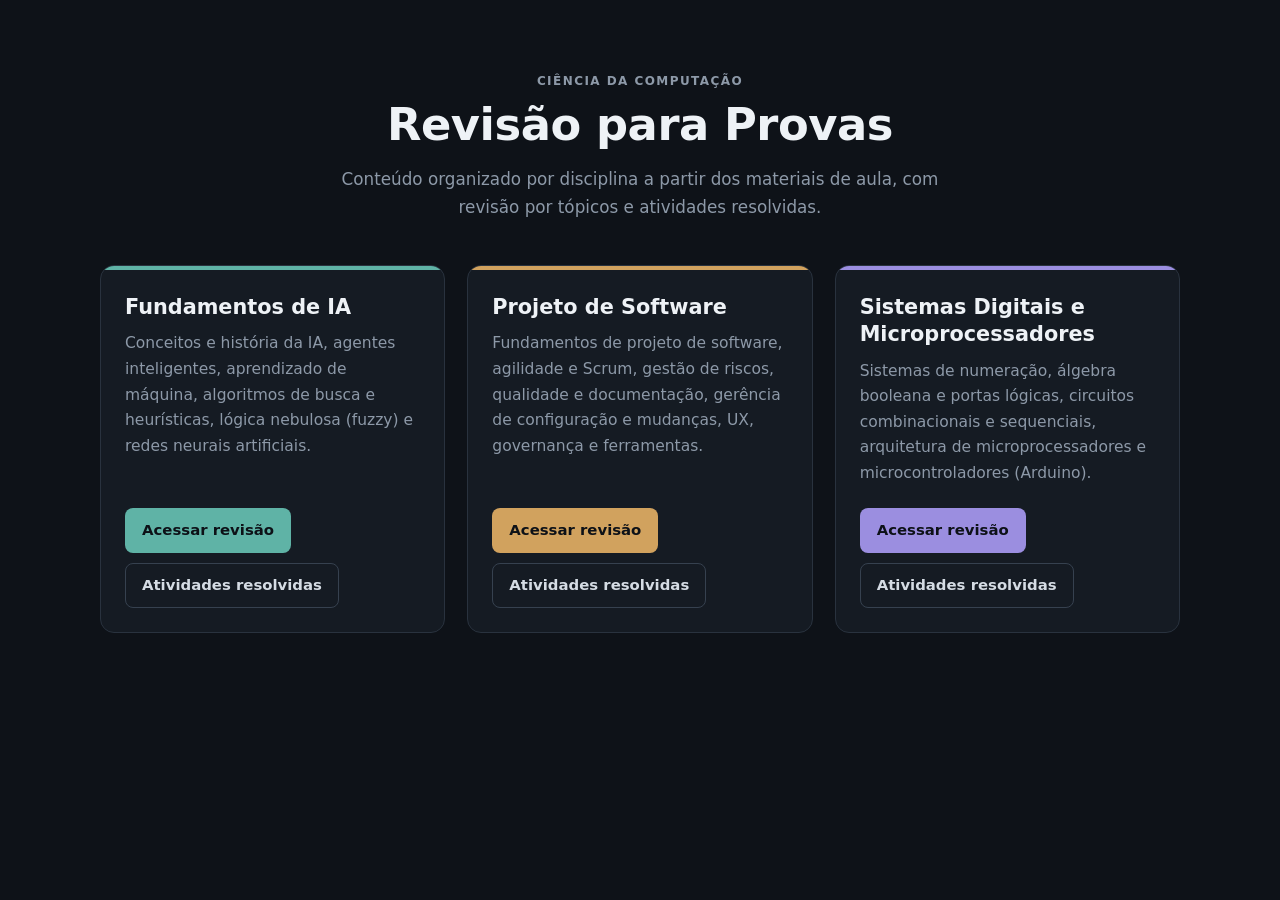
==== index.html @ b50b37ab "Plataforma de revisão para provas (FIA, PS, SDM) com versão para celular Co-Authored-By: Claude Opus" ====
<!doctype html>
<html lang="pt-BR">
<head>
  <meta charset="utf-8">
  <meta name="viewport" content="width=device-width, initial-scale=1, viewport-fit=cover">
  <meta name="color-scheme" content="dark">
  <meta name="theme-color" content="#0e1218">
  <meta name="apple-mobile-web-app-capable" content="yes">
  <meta name="mobile-web-app-capable" content="yes">
  <meta name="apple-mobile-web-app-status-bar-style" content="black">
  <meta name="apple-mobile-web-app-title" content="Revisão">
  <link rel="manifest" href="manifest.webmanifest">
  <link rel="icon" href="assets/img/icone.svg" type="image/svg+xml">
  <link rel="apple-touch-icon" href="assets/img/icone-180.png">
  <title>Revisão para Provas</title>
  <link rel="stylesheet" href="assets/css/estilo.css">
</head>
<body class="pagina-inicial">
  <main class="inicio">
    <header class="inicio-cabecalho">
      <p class="sobretitulo">Ciência da Computação</p>
      <h1>Revisão para Provas</h1>
      <p class="subtitulo">Conteúdo organizado por disciplina a partir dos materiais de aula, com revisão por tópicos e atividades resolvidas.</p>
    </header>
    <section id="cards" class="cards" aria-label="Disciplinas"></section>
  </main>
  <script src="assets/js/disciplinas.js"></script>
  <script>
    (function () {
      var box = document.getElementById("cards");
      window.ORDEM_DISCIPLINAS.forEach(function (s) {
        var d = window.DISCIPLINAS[s];
        var card = document.createElement("article");
        card.className = "card";
        card.setAttribute("data-disciplina", s);
        card.innerHTML =
          '<div class="card-faixa"></div>' +
          '<h2><a href="revisao.html?d=' + s + '">' + d.nome + '</a></h2>' +
          '<p>' + d.descricao + '</p>' +
          '<div class="card-acoes">' +
          '<a class="botao" href="revisao.html?d=' + s + '">Acessar revisão</a>' +
          '<a class="botao secundario" href="atividades.html?d=' + s + '">Atividades resolvidas</a>' +
          '</div>';
        box.appendChild(card);
      });
    })();
  </script>
</body>
</html>
---- assets/css/estilo.css ----
/* Plataforma de revisão: tema escuro único, responsivo. */
:root {
  --bg: #0e1218;
  --surface: #151b23;
  --surface-2: #1b222c;
  --surface-3: #222b37;
  --border: #29323e;
  --border-forte: #36414f;
  --text: #d5dce4;
  --text-muted: #8d99a8;
  --heading: #eef2f6;
  --link: #8cb8f0;

  --accent: #7aa7e0;
  --accent-suave: rgba(122, 167, 224, 0.12);

  --c-definicao: #7aa7e0;
  --c-prova: #e0aa5c;
  --c-exemplo: #6fbf93;
  --c-nota: #a39bd6;
  --c-externo: #6fb5c4;
  --c-correta: #5cbf8a;
  --c-limitacao: #d98b8b;

  --raio: 10px;
  --nav-h: 56px;
  --indice-w: 290px;
  --fonte: "Segoe UI", system-ui, -apple-system, Roboto, "Helvetica Neue", Arial, sans-serif;
  --fonte-mono: Consolas, "Cascadia Mono", "SFMono-Regular", Menlo, monospace;
}

[data-disciplina="fia"] { --accent: #5fb3a6; --accent-suave: rgba(95, 179, 166, 0.12); }
[data-disciplina="ps"]  { --accent: #d1a25e; --accent-suave: rgba(209, 162, 94, 0.12); }
[data-disciplina="sdm"] { --accent: #9b8ee0; --accent-suave: rgba(155, 142, 224, 0.13); }

* { box-sizing: border-box; }
html { scroll-behavior: smooth; scroll-padding-top: calc(var(--nav-h) + 16px); -webkit-text-size-adjust: 100%; }
@media (prefers-reduced-motion: reduce) { html { scroll-behavior: auto; } }
body {
  margin: 0;
  background: var(--bg);
  color: var(--text);
  font-family: var(--fonte);
  font-size: 16.5px;
  line-height: 1.65;
}
a { color: var(--link); text-decoration: none; }
a:hover { text-decoration: underline; }
:focus-visible { outline: 2px solid var(--accent); outline-offset: 2px; border-radius: 4px; }
h1, h2, h3, h4 { color: var(--heading); line-height: 1.3; }
code { font-family: var(--fonte-mono); font-size: 0.9em; background: var(--surface-3); padding: 0.1em 0.35em; border-radius: 4px; }
pre { background: #0a0e13; border: 1px solid var(--border); border-radius: 8px; padding: 14px 16px; overflow-x: auto; line-height: 1.5; }
pre code { background: none; padding: 0; font-size: 0.88em; }
img { max-width: 100%; height: auto; border-radius: 6px; }
hr { border: 0; border-top: 1px solid var(--border); margin: 24px 0; }

/* ---------- botões ---------- */
.botao {
  display: inline-flex; align-items: center; justify-content: center; gap: 6px;
  padding: 9px 16px; border-radius: 8px;
  background: var(--accent); color: #0d1117; font-weight: 600; font-size: 0.93rem;
  border: 1px solid transparent; text-decoration: none; cursor: pointer;
  transition: filter 0.15s;
}
.botao:hover { filter: brightness(1.1); text-decoration: none; }
.botao.secundario { background: transparent; color: var(--text); border-color: var(--border-forte); }
.botao.secundario:hover { background: var(--surface-2); filter: none; }

/* ---------- página inicial ---------- */
.inicio { max-width: 1120px; margin: 0 auto; padding: 72px 20px 56px; }
.inicio-cabecalho { text-align: center; margin-bottom: 44px; }
.inicio-cabecalho h1 { font-size: clamp(2rem, 4.5vw, 2.8rem); margin: 4px 0 12px; letter-spacing: -0.01em; }
.subtitulo { color: var(--text-muted); max-width: 640px; margin: 0 auto; font-size: 1.05rem; }
.sobretitulo { text-transform: uppercase; letter-spacing: 0.12em; font-size: 0.75rem; color: var(--accent); font-weight: 600; margin: 0; }
.pagina-inicial .sobretitulo { color: var(--text-muted); }

.cards { display: grid; grid-template-columns: repeat(auto-fit, minmax(290px, 1fr)); gap: 22px; }
.card {
  position: relative; display: flex; flex-direction: column;
  background: var(--surface); border: 1px solid var(--border); border-radius: 14px;
  padding: 28px 24px 24px; overflow: hidden;
  transition: border-color 0.15s, transform 0.15s;
}
.card:hover { border-color: var(--border-forte); transform: translateY(-2px); }
.card-faixa { position: absolute; inset: 0 0 auto 0; height: 4px; background: var(--accent); }
.card h2 { font-size: 1.3rem; margin: 0 0 10px; }
.card h2 a { color: var(--heading); }
.card p { color: var(--text-muted); margin: 0 0 22px; flex: 1; font-size: 0.97rem; }
.card-acoes { display: flex; flex-wrap: wrap; gap: 10px; }

/* ---------- navbar ---------- */
.navbar {
  position: sticky; top: 0; z-index: 30; height: var(--nav-h);
  background: rgba(14, 18, 24, 0.92); backdrop-filter: blur(8px);
  border-bottom: 1px solid var(--border);
}
.nav-interno { height: 100%; display: flex; align-items: center; gap: 16px; padding: 0 20px; max-width: 1440px; margin: 0 auto; }
.nav-menu { display: inline-flex; align-items: center; gap: 6px; color: var(--text); font-weight: 600; padding: 6px 10px; border-radius: 8px; border: 1px solid var(--border); }
.nav-menu:hover { background: var(--surface-2); text-decoration: none; }
.nav-disciplina { color: var(--heading); font-weight: 600; white-space: nowrap; overflow: hidden; text-overflow: ellipsis; padding-left: 12px; border-left: 3px solid var(--accent); }
.nav-abas { display: flex; gap: 4px; margin-left: auto; }
.nav-aba { color: var(--text-muted); padding: 7px 12px; border-radius: 8px; font-size: 0.93rem; white-space: nowrap; }
.nav-aba:hover { color: var(--text); background: var(--surface-2); text-decoration: none; }
.nav-aba.ativa { color: var(--heading); background: var(--accent-suave); box-shadow: inset 0 -2px 0 var(--accent); }
.nav-indice { display: none; background: var(--surface-2); color: var(--text); border: 1px solid var(--border); border-radius: 8px; padding: 6px 12px; font: inherit; font-size: 0.9rem; cursor: pointer; }

/* ---------- layout interno ---------- */
.layout { display: grid; grid-template-columns: var(--indice-w) minmax(0, 1fr); max-width: 1440px; margin: 0 auto; }
.sem-indice .layout { grid-template-columns: minmax(0, 1fr); }
.sem-indice .indice, .sem-indice .nav-indice { display: none !important; }

.indice {
  position: sticky; top: var(--nav-h); align-self: start;
  height: calc(100vh - var(--nav-h)); overflow-y: auto;
  padding: 24px 14px 40px 20px; border-right: 1px solid var(--border);
  scrollbar-width: thin; scrollbar-color: var(--border-forte) transparent;
}
.indice:empty { display: none; }
.indice-titulo { text-transform: uppercase; letter-spacing: 0.1em; font-size: 0.72rem; color: var(--text-muted); font-weight: 600; margin: 0 0 10px 8px; }
.indice-lista, .indice-lista ul { list-style: none; margin: 0; padding: 0; }
.indice-lista a { display: block; padding: 5px 8px; border-radius: 6px; color: var(--text-muted); font-size: 0.89rem; line-height: 1.4; }
.indice-lista a:hover { color: var(--text); background: var(--surface-2); text-decoration: none; }
.indice-lista a.ativo { color: var(--heading); background: var(--accent-suave); }
.indice-modulo { margin-top: 8px; }
.indice-modulo > a { color: var(--text); font-weight: 600; }
.indice-modulo ul { margin: 2px 0 4px 10px; padding-left: 6px; border-left: 1px solid var(--border); }
.indice-lista a:has(> .contagem) { display: flex; justify-content: space-between; align-items: baseline; gap: 8px; }
.indice-lista a > .contagem { flex: none; }

.conteudo { padding: 32px 40px 80px; max-width: 900px; width: 100%; }
.carregando { color: var(--text-muted); }

.cabecalho { padding-bottom: 22px; margin-bottom: 26px; border-bottom: 1px solid var(--border); }
.cabecalho h1 { font-size: clamp(1.6rem, 3.5vw, 2.15rem); margin: 6px 0 16px; }
.cabecalho-acoes { display: flex; flex-wrap: wrap; gap: 10px; }

.visao-geral { background: var(--surface); border: 1px solid var(--border); border-radius: var(--raio); padding: 20px 24px; margin-bottom: 36px; }
.visao-geral h2 { margin: 0 0 8px; font-size: 1.15rem; }
.lista-modulos { margin: 12px 0 0; padding-left: 22px; }
.lista-modulos li { margin: 4px 0; }
.contagem { color: var(--text-muted); font-size: 0.82rem; }
.fontes { margin-top: 14px; font-size: 0.9rem; color: var(--text-muted); }
.fontes summary { cursor: pointer; }
.fontes ul { margin: 8px 0 0; padding-left: 20px; }

.modulo { margin-bottom: 44px; }
.modulo-titulo { font-size: 1.45rem; margin: 0 0 16px; padding-bottom: 10px; border-bottom: 2px solid var(--accent); }
.modulo-intro { color: var(--text-muted); margin-bottom: 18px; }
.grupo-fonte { color: var(--text-muted); font-size: 0.88rem; margin: -6px 0 18px; }

.topico { background: var(--surface); border: 1px solid var(--border); border-radius: var(--raio); padding: 22px 26px 16px; margin-bottom: 20px; }
.topico > h3 { margin: 0 0 12px; font-size: 1.2rem; }
.topico-rodape { margin-top: 18px; padding-top: 12px; border-top: 1px solid var(--border); }
.topico-nav { display: grid; grid-template-columns: 1fr auto 1fr; gap: 12px; font-size: 0.85rem; align-items: center; }
.topico-nav a { color: var(--text-muted); }
.topico-nav a:hover { color: var(--link); }
.topico-nav .prox { text-align: right; }
.topico-nav .topo { padding: 2px 10px; border: 1px solid var(--border); border-radius: 6px; }
.fonte { color: var(--text-muted); font-size: 0.82rem; margin: 0 0 8px; font-style: italic; }

.fim-pagina { display: flex; flex-wrap: wrap; gap: 10px; justify-content: center; padding-top: 12px; }

/* ---------- conteúdo HTML das disciplinas ---------- */
.conteudo-html > :first-child { margin-top: 0; }
.conteudo-html > :last-child { margin-bottom: 0; }
.conteudo-html p { margin: 0 0 12px; }
.conteudo-html ul, .conteudo-html ol { margin: 0 0 12px; padding-left: 22px; }
.conteudo-html li { margin: 3px 0; }
.conteudo-html li::marker { color: var(--text-muted); }
.conteudo-html h4 { font-size: 1.02rem; margin: 20px 0 8px; color: var(--accent); }
.conteudo-html strong { color: var(--heading); }
.termo { color: var(--heading); background: var(--accent-suave); padding: 0 4px; border-radius: 4px; font-weight: 600; }

.campos { display: grid; grid-template-columns: 170px minmax(0, 1fr); margin: 0 0 14px; border: 1px solid var(--border); border-radius: 8px; overflow: hidden; }
.campos dt { background: var(--surface-2); padding: 10px 14px; font-weight: 600; color: var(--heading); font-size: 0.9rem; border-top: 1px solid var(--border); }
.campos dd { margin: 0; padding: 10px 14px; border-top: 1px solid var(--border); }
.campos dt:first-of-type, .campos dt:first-of-type + dd { border-top: 0; }
.campos dd > :last-child { margin-bottom: 0; }
.campos dd ul, .campos dd ol { margin-bottom: 0; }

.caixa { border: 1px solid var(--border); border-left: 4px solid var(--cx, var(--accent)); background: var(--surface-2); border-radius: 8px; padding: 12px 16px; margin: 14px 0; }
.caixa > :last-child { margin-bottom: 0; }
.caixa-titulo { font-size: 0.76rem; text-transform: uppercase; letter-spacing: 0.08em; font-weight: 700; color: var(--cx, var(--accent)); margin-bottom: 6px; }
.caixa.definicao { --cx: var(--c-definicao); }
.caixa.prova { --cx: var(--c-prova); background: rgba(224, 170, 92, 0.07); }
.caixa.exemplo { --cx: var(--c-exemplo); }
.caixa.nota { --cx: var(--c-nota); }
.caixa.externo { --cx: var(--c-externo); }
.caixa[data-titulo="Limitação"] { --cx: var(--c-limitacao); }

.formula { font-family: var(--fonte-mono); background: #0a0e13; border: 1px solid var(--border); border-radius: 8px; padding: 12px 16px; margin: 12px 0; text-align: center; overflow-x: auto; color: var(--heading); }

.tabela-rolagem { overflow-x: auto; margin: 12px 0 16px; border: 1px solid var(--border); border-radius: 8px; }
.tabela-rolagem table { border-collapse: collapse; width: 100%; font-size: 0.92rem; }
.tabela-rolagem th, .tabela-rolagem td { padding: 9px 12px; text-align: left; vertical-align: top; border-bottom: 1px solid var(--border); }
.tabela-rolagem th { background: var(--surface-3); color: var(--heading); font-weight: 600; white-space: nowrap; }
.tabela-rolagem tbody tr:nth-child(even) td { background: rgba(255, 255, 255, 0.02); }
.tabela-rolagem tbody tr:last-child td { border-bottom: 0; }

/* ---------- questões ---------- */
.questao { background: var(--surface); border: 1px solid var(--border); border-radius: var(--raio); padding: 20px 24px; margin-bottom: 18px; }
.questao-cab { display: flex; align-items: center; justify-content: space-between; gap: 12px; margin-bottom: 10px; }
.questao-cab h3 { margin: 0; font-size: 1.05rem; color: var(--accent); }
.selo-resposta { font-size: 0.8rem; font-weight: 700; color: var(--c-correta); border: 1px solid rgba(92, 191, 138, 0.45); border-radius: 999px; padding: 2px 10px; white-space: nowrap; }
.enunciado { margin-bottom: 12px; }
.alternativas { list-style: none; margin: 0 0 14px; padding: 0; display: grid; gap: 6px; }
.alternativas li { display: grid; grid-template-columns: 26px minmax(0, 1fr) auto; gap: 8px; align-items: start; padding: 8px 12px; border: 1px solid var(--border); border-radius: 8px; background: var(--surface-2); }
.alternativas .letra { font-weight: 700; color: var(--text-muted); }
.alternativas li.correta { border-color: rgba(92, 191, 138, 0.6); background: rgba(92, 191, 138, 0.09); }
.alternativas li.correta .letra { color: var(--c-correta); }
.alternativas .marca { font-size: 0.72rem; font-weight: 700; text-transform: uppercase; letter-spacing: 0.06em; color: var(--c-correta); padding-top: 3px; }
.alt-comentario { font-size: 0.86rem; color: var(--text-muted); margin-top: 4px; }
.resposta-final { border-left: 4px solid var(--c-correta); background: rgba(92, 191, 138, 0.08); border-radius: 8px; padding: 10px 16px; margin: 0 0 12px; }
.rf-rotulo, .res-rotulo { font-size: 0.74rem; text-transform: uppercase; letter-spacing: 0.08em; font-weight: 700; color: var(--c-correta); margin-bottom: 4px; }
.res-rotulo { color: var(--text-muted); }
.resolucao { margin-bottom: 10px; }

.aviso { background: var(--surface); border: 1px solid var(--border); border-radius: var(--raio); padding: 28px; max-width: 640px; margin: 40px auto; text-align: center; }
.aviso h2 { margin-top: 0; }

/* ---------- voltar ao topo ---------- */
.voltar-topo {
  position: fixed; right: 20px; bottom: 20px; z-index: 20;
  width: 42px; height: 42px; border-radius: 50%;
  background: var(--surface-3); color: var(--text); border: 1px solid var(--border-forte);
  font-size: 1.1rem; cursor: pointer; opacity: 0; pointer-events: none; transition: opacity 0.2s;
}
.voltar-topo.visivel { opacity: 1; pointer-events: auto; }
.veu { display: none; }

/* ---------- responsivo ---------- */
@media (max-width: 1000px) {
  .layout { grid-template-columns: minmax(0, 1fr); }
  .nav-indice { display: inline-block; }
  .indice {
    position: fixed; top: var(--nav-h); left: 0; bottom: 0; z-index: 25;
    width: min(320px, 86vw); height: auto; background: var(--surface);
    transform: translateX(-100%); transition: transform 0.2s;
  }
  .indice-aberto .indice { transform: none; }
  .indice-aberto .veu { display: block; position: fixed; inset: var(--nav-h) 0 0 0; background: rgba(0, 0, 0, 0.5); z-index: 24; }
  .conteudo { padding: 28px 24px 72px; margin: 0 auto; }
}
@media (max-width: 680px) {
  body { font-size: 16px; }
  .nav-interno { gap: 8px; padding: 0 12px; }
  .nav-menu span { display: none; }
  .nav-disciplina { display: none; }
  .nav-abas { margin-left: 0; flex: 1; min-width: 0; }
  .nav-aba { padding: 6px 8px; font-size: 0.85rem; }
  .conteudo { padding: 20px 16px 64px; }
  .topico, .questao { padding: 16px; }
  .visao-geral { padding: 16px; }
  .campos { grid-template-columns: minmax(0, 1fr); }
  .campos dt { border-top: 1px solid var(--border); padding: 8px 12px 4px; }
  .campos dd { border-top: 0; padding: 4px 12px 10px; }
  .topico-nav { grid-template-columns: 1fr 1fr; }
  .topico-nav .topo { display: none; }
  .inicio { padding: 44px 16px 40px; }
  .card { padding: 24px 18px 20px; }
}
@media (max-width: 400px) {
  .nav-aba { font-size: 0.8rem; padding: 6px 6px; }
}
@media (max-width: 680px) { .nav-aba .longo { display: none; } }

/* ---------- celular: toque, áreas seguras e leitura ---------- */
html { -webkit-tap-highlight-color: transparent; }
.conteudo-html, .questao, .topico { overflow-wrap: break-word; }
.nav-interno { padding-left: max(20px, env(safe-area-inset-left)); padding-right: max(20px, env(safe-area-inset-right)); }
.voltar-topo { bottom: calc(20px + env(safe-area-inset-bottom)); right: max(20px, env(safe-area-inset-right)); }
@media (max-width: 1000px) {
  body.indice-aberto { overflow: hidden; }
  .indice { overscroll-behavior: contain; padding-bottom: calc(40px + env(safe-area-inset-bottom)); }
  .nav-indice { border-color: var(--accent); color: var(--heading); }
}
@media (max-width: 680px) {
  .nav-interno { padding-left: max(12px, env(safe-area-inset-left)); padding-right: max(12px, env(safe-area-inset-right)); }
  .indice { width: min(340px, 88vw); }
  .indice-lista a { padding: 9px 10px; font-size: 0.95rem; }
  .botao { padding: 11px 16px; }
  .cabecalho-acoes .botao, .card-acoes .botao, .fim-pagina .botao { flex: 1 1 auto; }
  .cabecalho h1 { margin-bottom: 14px; }
  .modulo-titulo { font-size: 1.25rem; }
  .topico > h3 { font-size: 1.1rem; }
  .topico-nav a { display: block; padding: 8px 0; }
  .tabela-rolagem table { font-size: 0.86rem; }
  .tabela-rolagem th { white-space: normal; min-width: 90px; }
  .tabela-rolagem th, .tabela-rolagem td { padding: 8px 10px; }
  .formula { font-size: 0.9rem; padding: 10px 12px; }
  pre { font-size: 0.82rem; padding: 12px; }
  .caixa { padding: 10px 12px; }
  .questao-cab h3 { font-size: 1rem; }
  .alternativas li { grid-template-columns: 22px minmax(0, 1fr); padding: 9px 10px; }
  .alternativas .marca { grid-column: 2; padding-top: 0; }
  .resposta-final { padding: 10px 12px; }
  .voltar-topo { width: 46px; height: 46px; right: max(14px, env(safe-area-inset-right)); bottom: calc(14px + env(safe-area-inset-bottom)); }
}
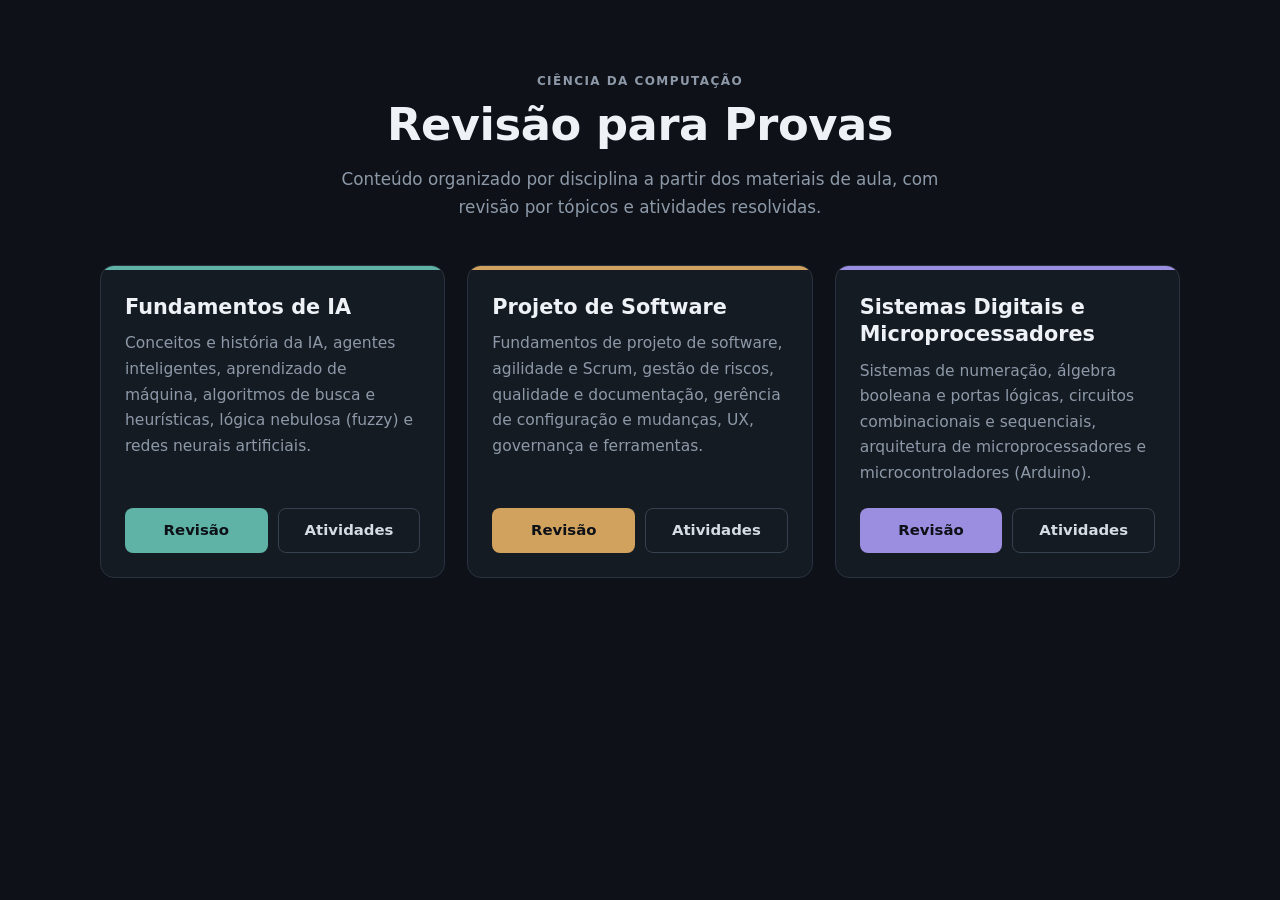
==== commit 2c064399: "Menu: botões Revisão e Atividades lado a lado Co-Authored-By: Claude Opus 5.5 <noreply@anthropic.com" ====
--- a/index.html
+++ b/index.html
@@ -38,8 +38,8 @@
           '<h2><a href="revisao.html?d=' + s + '">' + d.nome + '</a></h2>' +
           '<p>' + d.descricao + '</p>' +
           '<div class="card-acoes">' +
-          '<a class="botao" href="revisao.html?d=' + s + '">Acessar revisão</a>' +
-          '<a class="botao secundario" href="atividades.html?d=' + s + '">Atividades resolvidas</a>' +
+          '<a class="botao" href="revisao.html?d=' + s + '">Revisão</a>' +
+          '<a class="botao secundario" href="atividades.html?d=' + s + '">Atividades</a>' +
           '</div>';
         box.appendChild(card);
       });
--- a/assets/css/estilo.css
+++ b/assets/css/estilo.css
@@ -296,3 +296,7 @@
   .resposta-final { padding: 10px 12px; }
   .voltar-topo { width: 46px; height: 46px; right: max(14px, env(safe-area-inset-right)); bottom: calc(14px + env(safe-area-inset-bottom)); }
 }
+
+/* cards do menu: dois botões lado a lado */
+.card-acoes { flex-wrap: nowrap; }
+.card-acoes .botao { flex: 1 1 0; min-width: 0; }
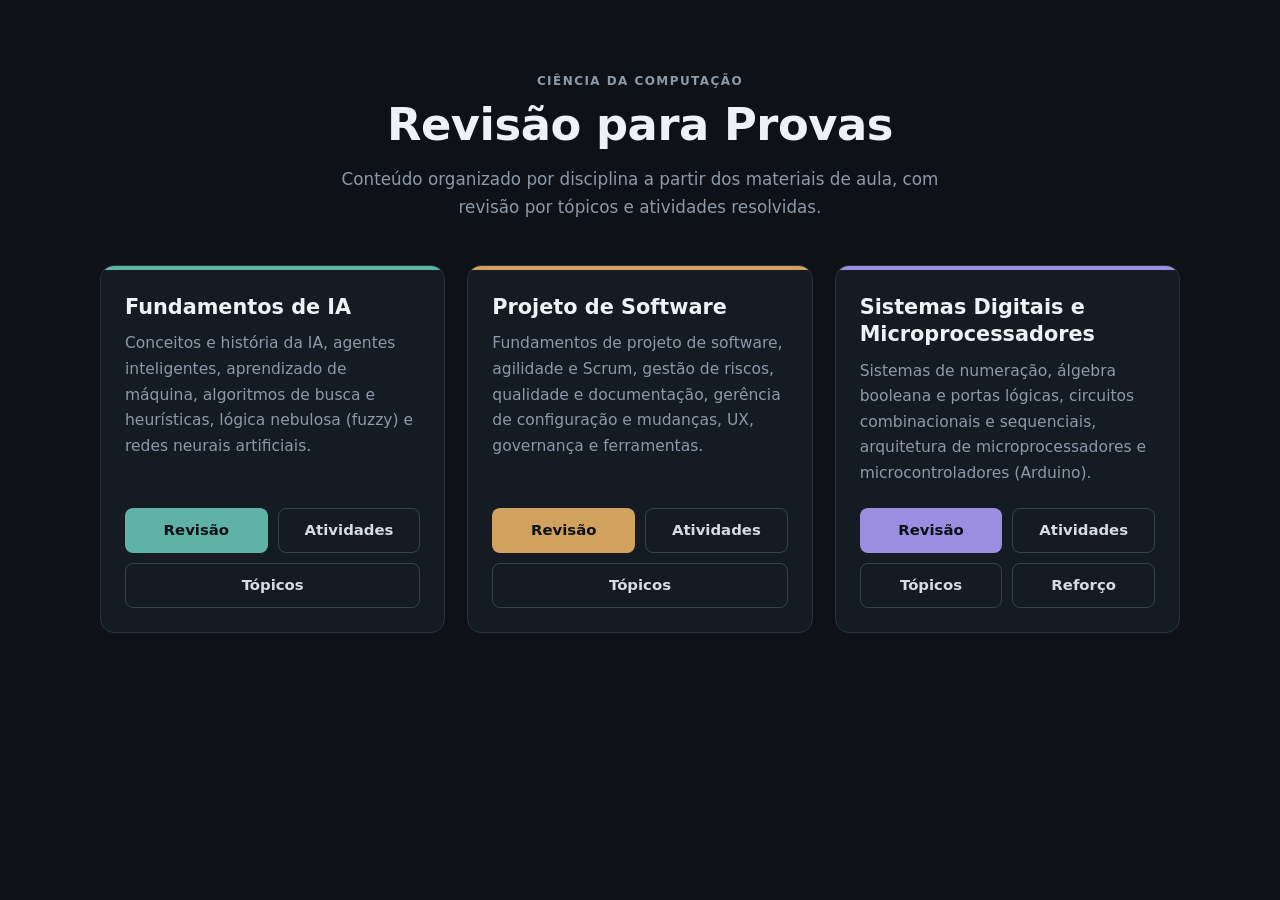
==== commit dd46c566: "Menus Tópicos (todas as disciplinas) e Reforço de SDM com aula de RISC, CISC e MIPS - topicos.html: " ====
--- a/index.html
+++ b/index.html
@@ -13,7 +13,7 @@
   <link rel="icon" href="assets/img/icone.svg" type="image/svg+xml">
   <link rel="apple-touch-icon" href="assets/img/icone-180.png">
   <title>Revisão para Provas</title>
-  <link rel="stylesheet" href="assets/css/estilo.css">
+  <link rel="stylesheet" href="assets/css/estilo.css?v=20261124-1">
 </head>
 <body class="pagina-inicial">
   <main class="inicio">
@@ -24,7 +24,7 @@
     </header>
     <section id="cards" class="cards" aria-label="Disciplinas"></section>
   </main>
-  <script src="assets/js/disciplinas.js"></script>
+  <script src="assets/js/disciplinas.js?v=20261124-1"></script>
   <script>
     (function () {
       var box = document.getElementById("cards");
@@ -40,6 +40,8 @@
           '<div class="card-acoes">' +
           '<a class="botao" href="revisao.html?d=' + s + '">Revisão</a>' +
           '<a class="botao secundario" href="atividades.html?d=' + s + '">Atividades</a>' +
+          '<a class="botao secundario" href="topicos.html?d=' + s + '">Tópicos</a>' +
+          (d.reforco ? '<a class="botao secundario" href="reforco.html?d=' + s + '">Reforço</a>' : '') +
           '</div>';
         box.appendChild(card);
       });
--- a/assets/css/estilo.css
+++ b/assets/css/estilo.css
@@ -300,3 +300,86 @@
 /* cards do menu: dois botões lado a lado */
 .card-acoes { flex-wrap: nowrap; }
 .card-acoes .botao { flex: 1 1 0; min-width: 0; }
+
+/* itens de enunciado (a), b)... / I, II... / 1, 2...) em linhas separadas */
+.enunciado ul.itens { list-style: none; padding-left: 0; margin: 0 0 12px; display: grid; gap: 4px; }
+.enunciado ul.itens li { padding: 6px 10px; border-left: 2px solid var(--border-forte); background: rgba(255, 255, 255, 0.02); border-radius: 0 6px 6px 0; margin: 0; }
+
+/* correção: no celular o índice (gaveta) precisa de altura fixa para rolar.
+   Como item de grid com align-self:start, ele crescia até o tamanho do conteúdo. */
+@media (max-width: 1000px) {
+  .indice {
+    align-self: stretch;
+    height: calc(100vh - var(--nav-h));
+    height: calc(100dvh - var(--nav-h));
+    max-height: none;
+    -webkit-overflow-scrolling: touch;
+    touch-action: pan-y;
+  }
+}
+
+/* ---------- celular: tabelas como cards ---------- */
+@media (max-width: 680px) {
+  .tabela-rolagem.cards { border: 0; border-radius: 0; overflow: visible; }
+  .tabela-rolagem.cards table,
+  .tabela-rolagem.cards tbody,
+  .tabela-rolagem.cards tr,
+  .tabela-rolagem.cards th,
+  .tabela-rolagem.cards td { display: block; width: 100%; }
+  .tabela-rolagem.cards thead,
+  .tabela-rolagem.cards tr.linha-cab { display: none; }
+  .tabela-rolagem.cards tr {
+    background: var(--surface-2); border: 1px solid var(--border); border-left: 3px solid var(--accent);
+    border-radius: 8px; padding: 8px 12px; margin-bottom: 10px;
+  }
+  .tabela-rolagem.cards tr:last-child { margin-bottom: 0; }
+  .tabela-rolagem.cards td,
+  .tabela-rolagem.cards th { border: 0; padding: 5px 0; background: none !important; white-space: normal; min-width: 0; font-size: 0.92rem; }
+  .tabela-rolagem.cards td::before,
+  .tabela-rolagem.cards th::before {
+    content: attr(data-rotulo); display: block; margin-bottom: 1px;
+    font-size: 0.7rem; font-weight: 700; text-transform: uppercase; letter-spacing: 0.06em; color: var(--text-muted);
+  }
+  .tabela-rolagem.cards [data-rotulo=""]::before { display: none; }
+  .tabela-rolagem.cards tr > :first-child {
+    color: var(--heading); font-weight: 600; font-size: 0.98rem;
+    padding-bottom: 7px; margin-bottom: 3px; border-bottom: 1px solid var(--border);
+  }
+  .tabela-rolagem.cards.curta tr > :first-child::before { display: none; }
+  .tabela-rolagem.cards tr > :only-child { border-bottom: 0; padding-bottom: 0; margin-bottom: 0; }
+}
+@media (max-width: 680px) {
+  /* card compacto para tabelas de valores curtos que não cabem na tela */
+  .tabela-rolagem.cards.curta tr > :not(:first-child) {
+    display: inline-block; width: auto; min-width: 52px; margin: 0 6px 4px 0; padding: 4px 8px;
+    border: 1px solid var(--border); border-radius: 6px; text-align: center;
+  }
+  .tabela-rolagem.cards.curta tr > :not(:first-child)::before { margin-bottom: 0; }
+}
+
+/* cards do menu: Revisão | Atividades / Tópicos | Reforço */
+.card-acoes { flex-wrap: wrap; }
+.card-acoes .botao { flex: 1 1 calc(50% - 5px); }
+
+/* página Tópicos */
+.lista-topicos { margin: 0; padding-left: 0; list-style: none; display: grid; gap: 8px; counter-reset: none; }
+.lista-topicos > li { background: var(--surface); border: 1px solid var(--border); border-radius: 8px; padding: 10px 14px 10px 46px; position: relative; }
+.lista-topicos > li::before { content: attr(value); position: absolute; left: 12px; top: 10px; width: 24px; text-align: right; color: var(--accent); font-weight: 700; font-size: 0.9rem; }
+.lista-topicos > li > a { color: var(--heading); font-weight: 600; }
+.subtopicos { margin: 6px 0 0; padding-left: 18px; color: var(--text-muted); font-size: 0.9rem; }
+.subtopicos li { margin: 2px 0; }
+.modulo-titulo .contagem { font-weight: 400; margin-left: 6px; }
+
+/* celular: barra em duas linhas (identificação + abas roláveis) */
+@media (max-width: 680px) {
+  :root { --nav-h: 100px; }
+  .nav-interno { flex-wrap: wrap; align-content: center; row-gap: 8px; }
+  .nav-disciplina { display: block; flex: 1; min-width: 0; font-size: 0.95rem; }
+  .nav-abas { order: 3; flex: 1 0 100%; margin-left: 0; overflow-x: auto; scrollbar-width: none; gap: 4px; }
+  .nav-abas::-webkit-scrollbar { display: none; }
+  .nav-aba { flex: 1 0 auto; text-align: center; padding: 7px 10px; font-size: 0.88rem; }
+}
+@media (max-width: 680px) {
+  /* em card compacto, células vazias (ex.: diagrama de pipeline) não aparecem */
+  .tabela-rolagem.cards.curta td:empty { display: none; }
+}
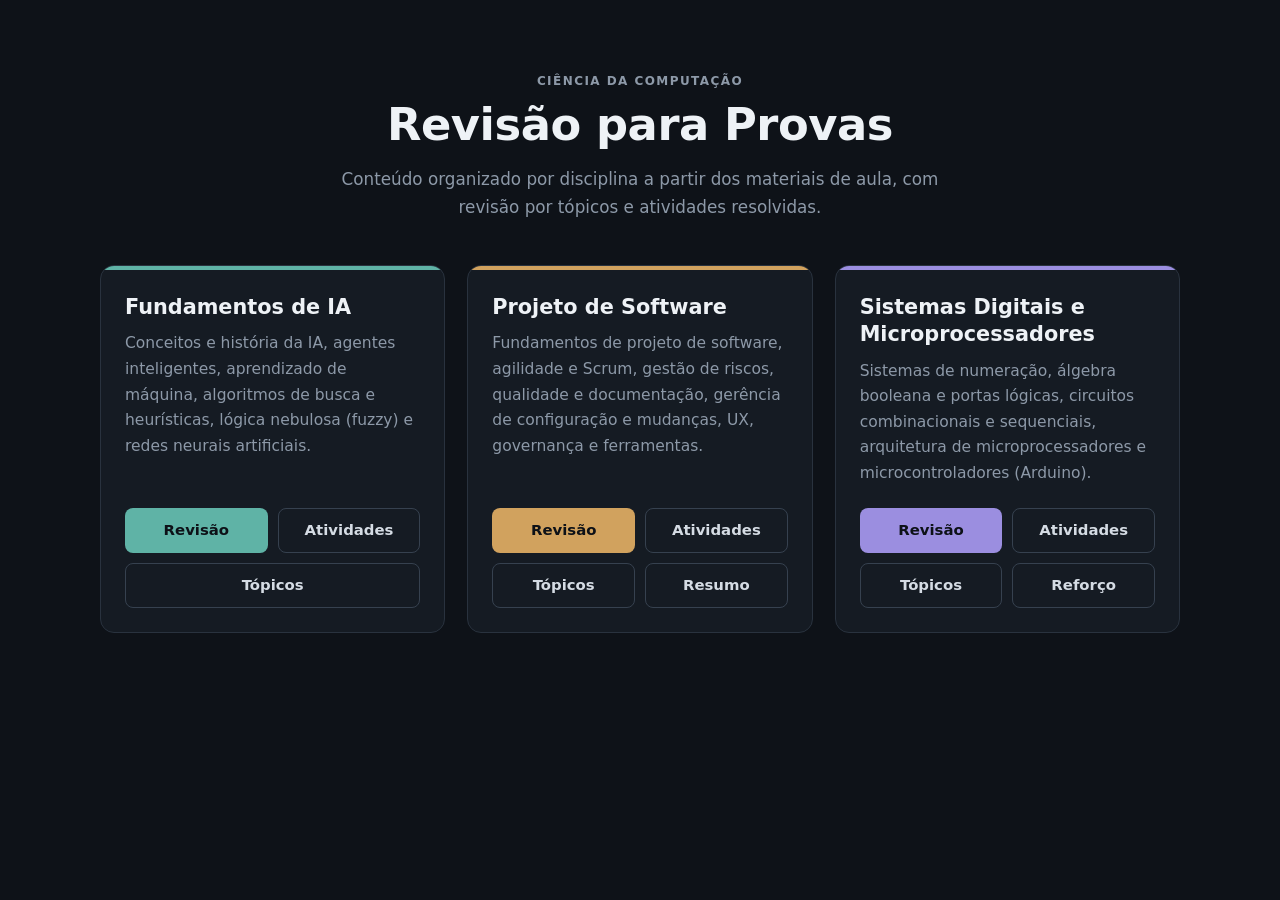
==== commit 4051c0d1: "Menu Resumo em Projeto de Software (resumo rápido para a prova) Co-Authored-By: Claude Sonnet 5.5 <n" ====
--- a/index.html
+++ b/index.html
@@ -13,7 +13,7 @@
   <link rel="icon" href="assets/img/icone.svg" type="image/svg+xml">
   <link rel="apple-touch-icon" href="assets/img/icone-180.png">
   <title>Revisão para Provas</title>
-  <link rel="stylesheet" href="assets/css/estilo.css?v=20261124-1">
+  <link rel="stylesheet" href="assets/css/estilo.css?v=20261124-2">
 </head>
 <body class="pagina-inicial">
   <main class="inicio">
@@ -24,7 +24,7 @@
     </header>
     <section id="cards" class="cards" aria-label="Disciplinas"></section>
   </main>
-  <script src="assets/js/disciplinas.js?v=20261124-1"></script>
+  <script src="assets/js/disciplinas.js?v=20261124-2"></script>
   <script>
     (function () {
       var box = document.getElementById("cards");
@@ -42,6 +42,7 @@
           '<a class="botao secundario" href="atividades.html?d=' + s + '">Atividades</a>' +
           '<a class="botao secundario" href="topicos.html?d=' + s + '">Tópicos</a>' +
           (d.reforco ? '<a class="botao secundario" href="reforco.html?d=' + s + '">Reforço</a>' : '') +
+          (d.resumo ? '<a class="botao secundario" href="resumo.html?d=' + s + '">Resumo</a>' : '') +
           '</div>';
         box.appendChild(card);
       });
